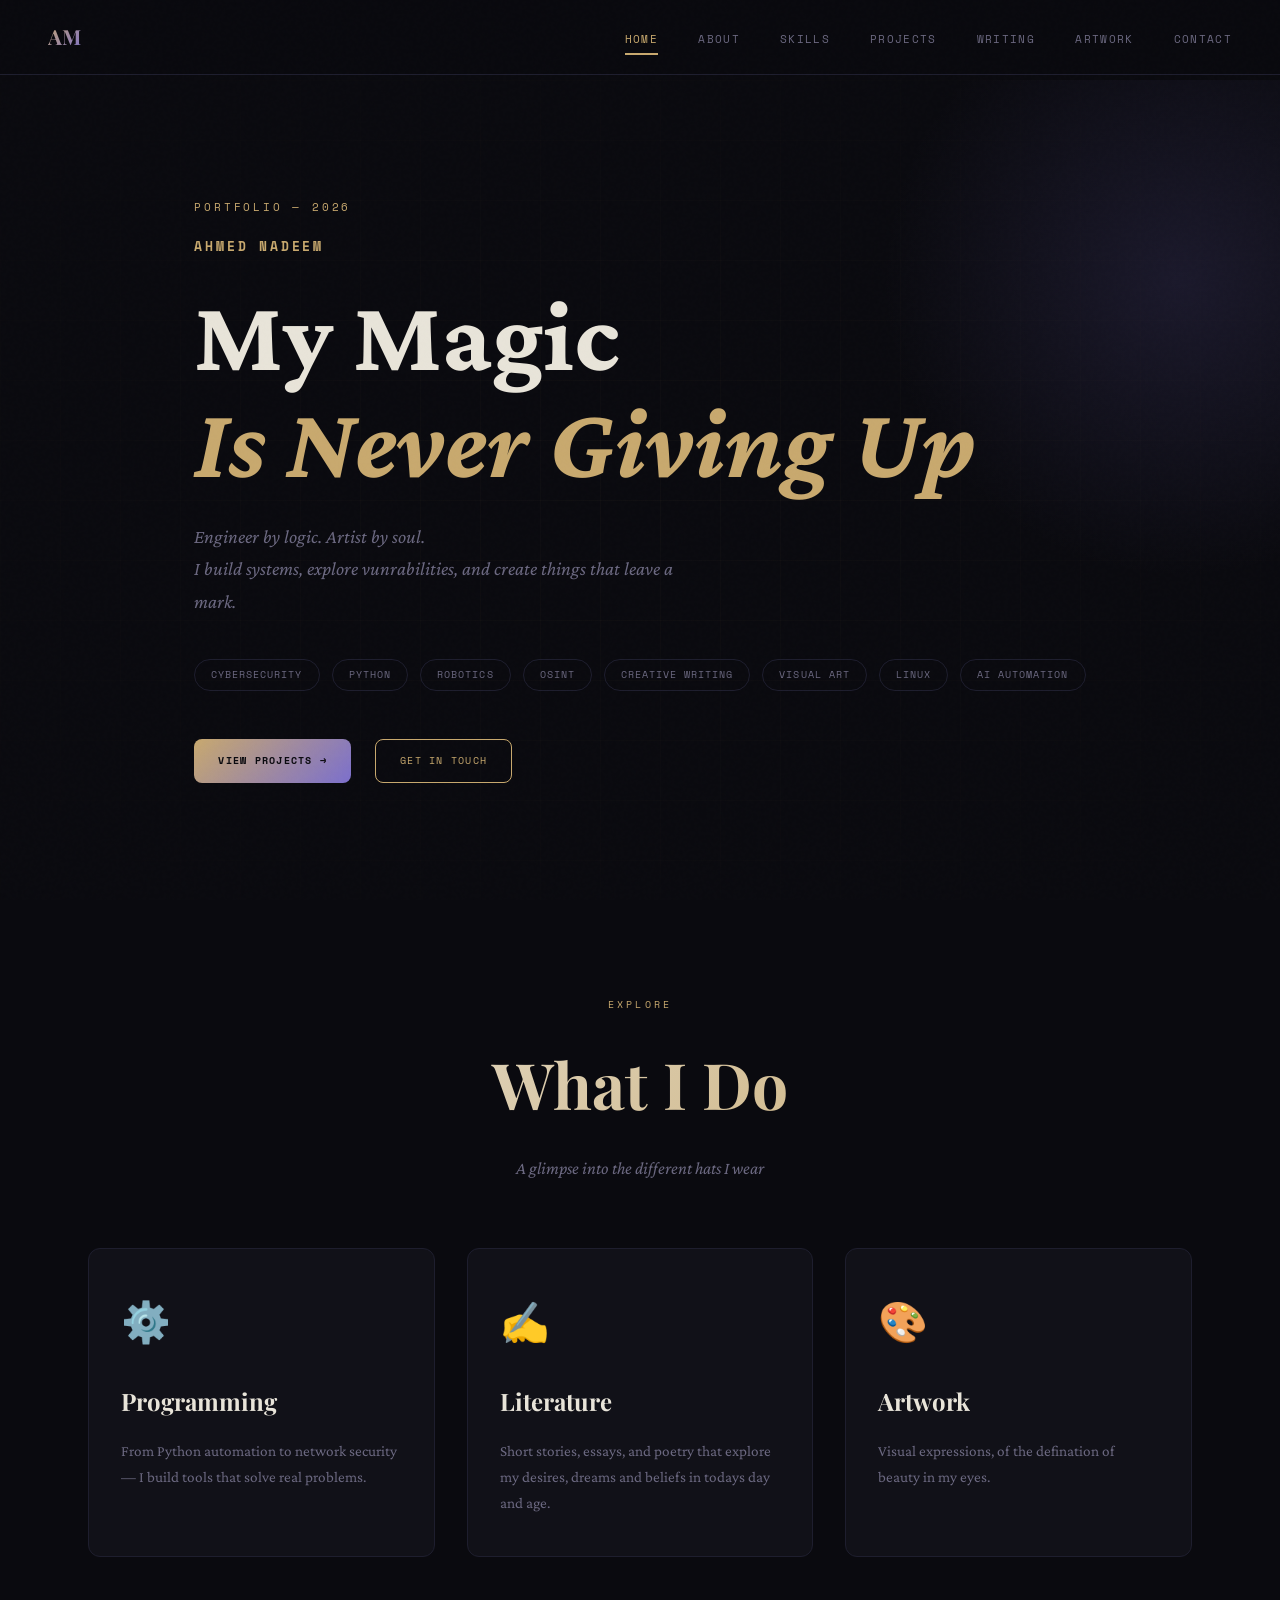
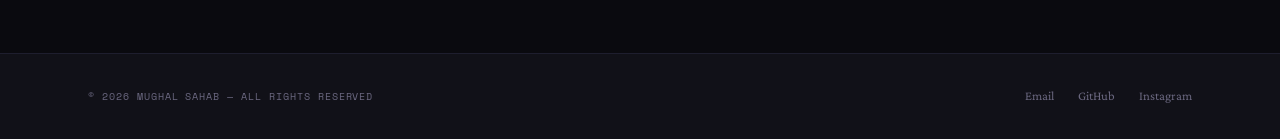
==== index.html @ 1e74234c "Initial commit of website folder" ====
<!DOCTYPE html>
<html lang="en">
	<head>
		<meta charset="UTF-8">
		<meta name="viewport" content="width=device-width, initial-scale=1.0">
		<title>Ahmed Mughal — Portfolio</title>
		<link href="https://fonts.googleapis.com/css2?family=Playfair+Display:ital,wght@0,400;0,700;1,400&family=Space+Mono:wght@400;700&family=Crimson+Pro:ital,wght@0,300;0,400;1,300&display=swap" rel="stylesheet">
		<link rel="stylesheet" href="styles.css">
		<link rel="icon" type="ico" href="favicon.ico">
		<style>
			/* Hero Section */
			.hero {
				min-height: calc(100vh - 80px);
				display: flex;
				align-items: center;
				position: relative;
				overflow: hidden;
			}
			
			.hero-bg-grid {
				position: absolute;
				inset: 0;
				background-image:
				linear-gradient(rgba(200,169,110,0.03) 1px, transparent 1px),
				linear-gradient(90deg, rgba(200,169,110,0.03) 1px, transparent 1px);
				background-size: 60px 60px;
				mask-image: radial-gradient(ellipse 80% 80% at 50% 50%, black, transparent);
			}
			
			.hero-glow {
				position: absolute;
				width: 600px;
				height: 600px;
				background: radial-gradient(circle, rgba(124,111,205,0.15) 0%, transparent 70%);
				top: -100px;
				right: -200px;
				pointer-events: none;
			}
			
			.hero-content {
				position: relative;
				z-index: 1;
				max-width: 1200px;
				margin: 0 auto;
				padding: 4rem 3rem;
			}
			
			.hero-tag {
				font-family: 'Space Mono', monospace;
				font-size: 0.7rem;
				color: var(--accent);
				letter-spacing: 0.25em;
				text-transform: uppercase;
				margin-bottom: 1.5rem;
				opacity: 0;
				animation: fadeUp 0.8s 0.2s forwards;
			}
			
			.hero-title {
				font-family: 'Playfair Display', serif<link rel="icon" type="image/png" href="favicon.png">;
				font-size: clamp(3.5rem, 8vw, 7rem);
				line-height: 1.05;
				font-weight: 700;
				opacity: 0;
				animation: fadeUp 0.8s 0.4s forwards;
			}
			
			.hero-title em {
				font-style: italic;
				color: var(--accent);
			}
			
			.hero-description {
				margin-top: 1.5rem;
				font-size: 1.2rem;
				color: var(--muted);
				max-width: 520px;
				font-style: italic;
				opacity: 0;
				animation: fadeUp 0.8s 0.6s forwards;
			}
			
			.hero-skills {
				display: flex;
				flex-wrap: wrap;
				gap: 0.75rem;
				margin-top: 2.5rem;
				opacity: 0;
				animation: fadeUp 0.8s 0.8s forwards;
			}
			
			.skill-pill {
				font-family: 'Space Mono', monospace;
				font-size: 0.65rem;
				letter-spacing: 0.1em;
				padding: 0.4rem 1rem;
				border: 1px solid var(--border);
				border-radius: 999px;
				color: var(--muted);
				text-transform: uppercase;
				transition: all var(--transition);
			}
			
			.skill-pill:hover {
				border-color: var(--accent);
				color: var(--accent);
				background: rgba(200,169,110,0.05);
			}
			
			.hero-actions {
				display: flex;
				gap: 1.5rem;
				margin-top: 3rem;
				opacity: 0;
				animation: fadeUp 0.8s 1s forwards;
			}
			
			.featured-section {
				padding: 6rem 3rem;
				max-width: 1200px;
				margin: 0 auto;
			}
			
			.featured-grid {
				display: grid;
				grid-template-columns: repeat(3, 1fr);
				gap: 2rem;
				margin-top: 3rem;
			}
			
			.featured-card {
				background: var(--surface);
				border: 1px solid var(--border);
				border-radius: 12px;
				padding: 2.5rem 2rem;
				transition: all var(--transition);
				text-decoration: none;
				color: var(--text);
				display: block;
			}
			
			.featured-card:hover {
				transform: translateY(-4px);
				border-color: var(--accent);
			}
			
			.featured-icon {
				font-size: 2.5rem;
				margin-bottom: 1.5rem;
			}
			
			.featured-card-title {
				font-family: 'Playfair Display', serif;
				font-size: 1.5rem;
				margin-bottom: 1rem;
			}
			
			.featured-card-desc {
				color: var(--muted);
				font-size: 0.95rem;
				line-height: 1.7;
			}
			
			@keyframes fadeUp {
				from {
					opacity: 0;
					transform: translateY(24px);
				}
				to {
					opacity: 1;
					transform: translateY(0);
				}
			}
			
			@media (max-width: 768px) {
				.featured-grid {
					grid-template-columns: 1fr;
				}
				
				.hero-actions {
					flex-direction: column;
				}
			}
		</style>
	</head>
	<body>
		<nav>
			<a href="index.html" class="nav-logo">AM</a>
			<button class="mobile-menu-btn">☰</button>
			<ul class="nav-links">
				<li><a href="index.html">Home</a></li>
				<li><a href="about.html">About</a></li>
				<li><a href="skills.html">Skills</a></li>
				<li><a href="projects.html">Projects</a></li>
				<li><a href="writing.html">Writing</a></li>
				<li><a href="artwork.html">Artwork</a></li>
				<li><a href="contact.html">Contact</a></li>
			</ul>
		</nav>

		<main>
			<section class="hero">
				<div class="hero-bg-grid"></div>
				<div class="hero-glow"></div>
				<div class="hero-content">
					<div class="hero-tag">Portfolio — 2026 <br><br><h3>Ahmed Nadeem</h3></div>
					<h1 class="hero-title">My Magic<br><em>Is Never Giving Up</em></h1>
					<p class="hero-description">Engineer by logic. Artist by soul.<br>I build systems, explore vunrabilities, and create things that leave a mark.</p>
					<div class="hero-skills">
						<span class="skill-pill">Cybersecurity</span>
						<span class="skill-pill">Python</span>
						<span class="skill-pill">Robotics</span>
						<span class="skill-pill">OSINT</span>
						<span class="skill-pill">Creative Writing</span>
						<span class="skill-pill">Visual Art</span>
						<span class="skill-pill">Linux</span>
						<span class="skill-pill">AI Automation</span>
					</div>
					<div class="hero-actions">
						<a href="projects.html" class="btn btn-primary">View Projects →</a>
						<a href="contact.html" class="btn">Get In Touch</a>
					</div>
				</div>
			</section>

			<section class="featured-section">
				<div class="section-header">
					<div class="section-tag">Explore</div>
					<h2 class="section-title">What I Do</h2>
					<p class="section-subtitle">A glimpse into the different hats I wear</p>
				</div>
				<div class="featured-grid fade-in">
					<a href="skills.html" class="featured-card">
						<div class="featured-icon">⚙️</div>
						<h3 class="featured-card-title">Programming</h3>
						<p class="featured-card-desc">From Python automation to network security — I build tools that solve real problems.</p>
					</a>
					<a href="writing.html" class="featured-card">
						<div class="featured-icon">✍️</div>
						<h3 class="featured-card-title">Literature</h3>
						<p class="featured-card-desc">Short stories, essays, and poetry that explore my desires, dreams and beliefs in todays day and age.</p>
					</a>
					<a href="artwork.html" class="featured-card">
						<div class="featured-icon">🎨</div>
						<h3 class="featured-card-title">Artwork</h3>
						<p class="featured-card-desc">Visual expressions, of the defination of beauty in my eyes.</p>
					</a>
				</div>
			</section>
		</main>

		<footer>
			<div class="footer-content">
				<p class="footer-text">© 2026 Mughal Sahab — All rights reserved</p>
				<div class="footer-links">
					<a href="mailto:an358138@gmail.com">Email</a>
					<a href="https://github.com/Ahmed-Nadeem-Mughal" target="_blank">GitHub</a>
					<a href="https://www.instagram.com/the._.mughal/" target="_blank">Instagram</a>
				</div>
			</div>
		</footer>

		<script src="script.js"></script>
	</body>
</html>
---- styles.css ----
/* ── CSS VARIABLES & RESET ── */
*,
*::before,
*::after {
  box-sizing: border-box;
  margin: 0;
  padding: 0;
}

:root {
  --bg: #0a0a0f;
  --surface: #111118;
  --border: #1e1e2e;
  --accent: #c8a96e;
  --accent2: #7c6fcd;
  --text: #e8e4d9;
  --muted: #6b6880;
  --code: #4ecdc4;
  --lit: #e8a598;
  --art: #98c8a0;
  --transition: 0.3s cubic-bezier(0.4, 0, 0.2, 1);
}



a {
  text-decoration: none;
}



html {
  scroll-behavior: smooth;
}

body {
  background: var(--bg);
  color: var(--text);
  font-family: 'Crimson Pro', serif;
  font-size: 18px;
  line-height: 1.7;
  overflow-x: hidden;
  min-height: 100vh;
  display: flex;
  flex-direction: column;
}

/* Noise texture overlay */
body::before {
  content: '';
  position: fixed;
  inset: 0;
  background-image: url("data:image/svg+xml,%3Csvg viewBox='0 0 256 256' xmlns='http://www.w3.org/2000/svg'%3E%3Cfilter id='n'%3E%3CfeTurbulence type='fractalNoise' baseFrequency='0.9' numOctaves='4' stitchTiles='stitch'/%3E%3C/filter%3E%3Crect width='100%25' height='100%25' filter='url(%23n)' opacity='0.03'/%3E%3C/svg%3E");
  pointer-events: none;
  z-index: 1000;
  opacity: 0.4;
}

/* ── NAVIGATION ── */
nav {
  position: fixed;
  top: 0;
  width: 100%;
  z-index: 100;
  background: rgba(10, 10, 15, 0.85);
  backdrop-filter: blur(12px);
  border-bottom: 1px solid var(--border);
  padding: 1.2rem 3rem;
  display: flex;
  justify-content: space-between;
  align-items: center;
}

.nav-logo {
  font-family: 'Playfair Display', serif;
  font-size: 1.3rem;
  text-decoration: none;
  background: linear-gradient(135deg, var(--accent), var(--accent2));
  -webkit-background-clip: text;
  -webkit-text-fill-color: transparent;
  background-clip: text;
  font-weight: 700;
}

.nav-links {
  display: flex;
  gap: 2.5rem;
  list-style: none;
  align-items: center;
}

.nav-links a {
  font-family: 'Space Mono', monospace;
  font-size: 0.7rem;
  color: var(--muted);
  text-decoration: none;
  letter-spacing: 0.12em;
  text-transform: uppercase;
  transition: all var(--transition);
  padding: 0.5rem 0;
  position: relative;
}

.nav-links a::after {
  content: '';
  position: absolute;
  bottom: 0;
  left: 0;
  width: 0;
  height: 2px;
  background: var(--accent);
  transition: width var(--transition);
}

.nav-links a:hover::after,
.nav-links a.active::after {
  width: 100%;
}

.nav-links a:hover,
.nav-links a.active {
  color: var(--accent);
}

/* Mobile menu button */
.mobile-menu-btn {
  display: none;
  background: none;
  border: none;
  color: var(--text);
  font-size: 1.5rem;
  cursor: pointer;
  padding: 0.5rem;
}

/* ── MAIN CONTENT ── */
main {
  flex: 1;
  margin-top: 80px;
}

/* ── SECTION STYLES ── */
.section-container {
  max-width: 1200px;
  margin: 0 auto;
  padding: 4rem 3rem;
}

.section-header {
  text-align: center;
  margin-bottom: 4rem;
}

.section-tag {
  font-family: 'Space Mono', monospace;
  font-size: 0.65rem;
  letter-spacing: 0.3em;
  text-transform: uppercase;
  color: var(--accent);
  margin-bottom: 1rem;
}

.section-title {
  font-family: 'Playfair Display', serif;
  font-size: clamp(2.5rem, 5vw, 4rem);
  font-weight: 700;
  background: linear-gradient(135deg, var(--text), var(--accent));
  -webkit-background-clip: text;
  -webkit-text-fill-color: transparent;
  background-clip: text;
  margin-bottom: 1rem;
}

.section-subtitle {
  font-size: 1.1rem;
  color: var(--muted);
  max-width: 600px;
  margin: 0 auto;
  font-style: italic;
}

/* ── GRID LAYOUTS ── */
.grid-2 {
  display: grid;
  grid-template-columns: repeat(2, 1fr);
  gap: 3rem;
}

.grid-3 {
  display: grid;
  grid-template-columns: repeat(3, 1fr);
  gap: 2rem;
}

.grid-4 {
  display: grid;
  grid-template-columns: repeat(4, 1fr);
  gap: 1rem;

}

/* ── CARDS ── */
.card {
  background: var(--surface);
  border: 1px solid var(--border);
  border-radius: 12px;
  padding: 2rem;
  transition: all var(--transition);
  position: relative;
  overflow: hidden;
}

.card::before {
  content: '';
  position: absolute;
  inset: 0;
  background: linear-gradient(135deg, rgba(124, 111, 205, 0.05), transparent);
  opacity: 0;
  transition: opacity var(--transition);
}

.card:hover {
  transform: translateY(-4px);
  border-color: var(--accent2);
}

.card:hover::before {
  opacity: 1;
}

/* ── BUTTONS ── */
.btn {
  display: inline-flex;
  align-items: center;
  gap: 0.75rem;
  padding: 0.75rem 1.5rem;
  font-family: 'Space Mono', monospace;
  font-size: 0.65rem;
  letter-spacing: 0.12em;
  text-transform: uppercase;
  text-decoration: none;
  border-radius: 8px;
  transition: all var(--transition);
  cursor: pointer;
  border: 1px solid var(--accent);
  background: transparent;
  color: var(--accent);
}

.btn:hover {
  background: var(--accent);
  color: var(--bg);
  transform: translateY(-2px);
}

.btn-primary {
  background: linear-gradient(135deg, var(--accent), var(--accent2));
  border: none;
  color: var(--bg);
  font-weight: 700;
}

.btn-primary:hover {
  transform: translateY(-2px);
  box-shadow: 0 10px 30px rgba(200, 169, 110, 0.3);
}

/* ── PAGE HEADER ── */
.page-header {
  text-align: center;
  padding: 6rem 2rem 4rem;
  position: relative;
  overflow: hidden;
}

.page-header::before {
  content: '';
  position: absolute;
  inset: 0;
  background: radial-gradient(circle at 50% 50%, rgba(124, 111, 205, 0.1), transparent);
}

/* ── FOOTER ── */
footer {
  border-top: 1px solid var(--border);
  background: var(--surface);
  margin-top: auto;
}

.footer-content {
  max-width: 1200px;
  margin: 0 auto;
  padding: 2rem 3rem;
  display: flex;
  justify-content: space-between;
  align-items: center;
}

.footer-text {
  font-family: 'Space Mono', monospace;
  font-size: 0.6rem;
  letter-spacing: 0.1em;
  color: var(--muted);
  text-transform: uppercase;
}

.footer-links {
  display: flex;
  gap: 1.5rem;
}

.footer-links a {
  color: var(--muted);
  text-decoration: none;
  font-size: 0.8rem;
  transition: color var(--transition);
}

.footer-links a:hover {
  color: var(--accent);
}

/* ── ANIMATIONS ── */
.fade-in {
  opacity: 0;
  transform: translateY(30px);
  transition: opacity 0.7s ease, transform 0.7s ease;
}

.fade-in.visible {
  opacity: 1;
  transform: translateY(0);
}

/* ── RESPONSIVE ── */
@media (max-width: 768px) {
  nav {
    padding: 1rem 1.5rem;
  }

  .nav-links {
    display: none;
    position: fixed;
    top: 70px;
    left: 0;
    right: 0;
    background: var(--surface);
    flex-direction: column;
    padding: 2rem;
    border-bottom: 1px solid var(--border);
  }

  .nav-links.active {
    display: flex;
  }

  .mobile-menu-btn {
    display: block;
  }

  .section-container {
    padding: 3rem 1.5rem;
  }

  .grid-2,
  .grid-3 {
    grid-template-columns: 1fr;
  }

  .footer-content {
    flex-direction: column;
    gap: 1rem;
    text-align: center;
  }
}

/* Hide items that don't match the active filter */
.content-item.hidden {
  display: none;
}

.no-projects-card,
.no-writings-card {
  grid-column: 1 / -1;
  /* Spans across both grid columns */
  text-align: center;
  padding: 4rem 2rem;
  border: 1px dashed var(--muted);
  /* Techy dashed outline */
  border-radius: 12px;
  background: var(--surface);
  color: var(--muted);
  display: flex;
  flex-direction: column;
  align-items: center;
  justify-content: center;
  gap: 1rem;
}

.no-projects-card h5,
.no-writings-card h5 {
  font-family: 'Playfair Display', serif;
  font-size: 1.1rem;
  letter-spacing: 0.05em;
}

/* Hard override to make sure hidden works universally */
.hidden {
  display: none !important;
}

/* ——— THE FIXED TRANSPARENT ROMAN NUMERAL ——— */
.writing-number {
  font-family: 'Playfair Display', serif;
  /* Restores editorial serif typography */
  font-style: italic;
  /* Premium literary slant */
  font-size: 5.5rem;
  /* 🔥 Bumped up from 3.5rem to command presence */
  line-height: 1;
  /* Clean bounding box alignment */
  color: #ffffff;
  /* Crisp white baseline */
  opacity: 0.12;
  /* Softened slightly for an elegant watermark look */

  /*  THE FIX Spans the full height of the card and centers perfectly */
  display: flex;
  align-items: center;
  justify-content: center;
  height: 100%;
  text-align: center;
  user-select: none;
  /* Prevents accidental selection highlighting */
}

/*About Page Image*/
/* .image-placeholder {
  background-image: url('../../Downloads/About-IMG.jpeg');
  background-size: cover;
  background-position: center;
  width: 400px;
  height: 200px;
}*/
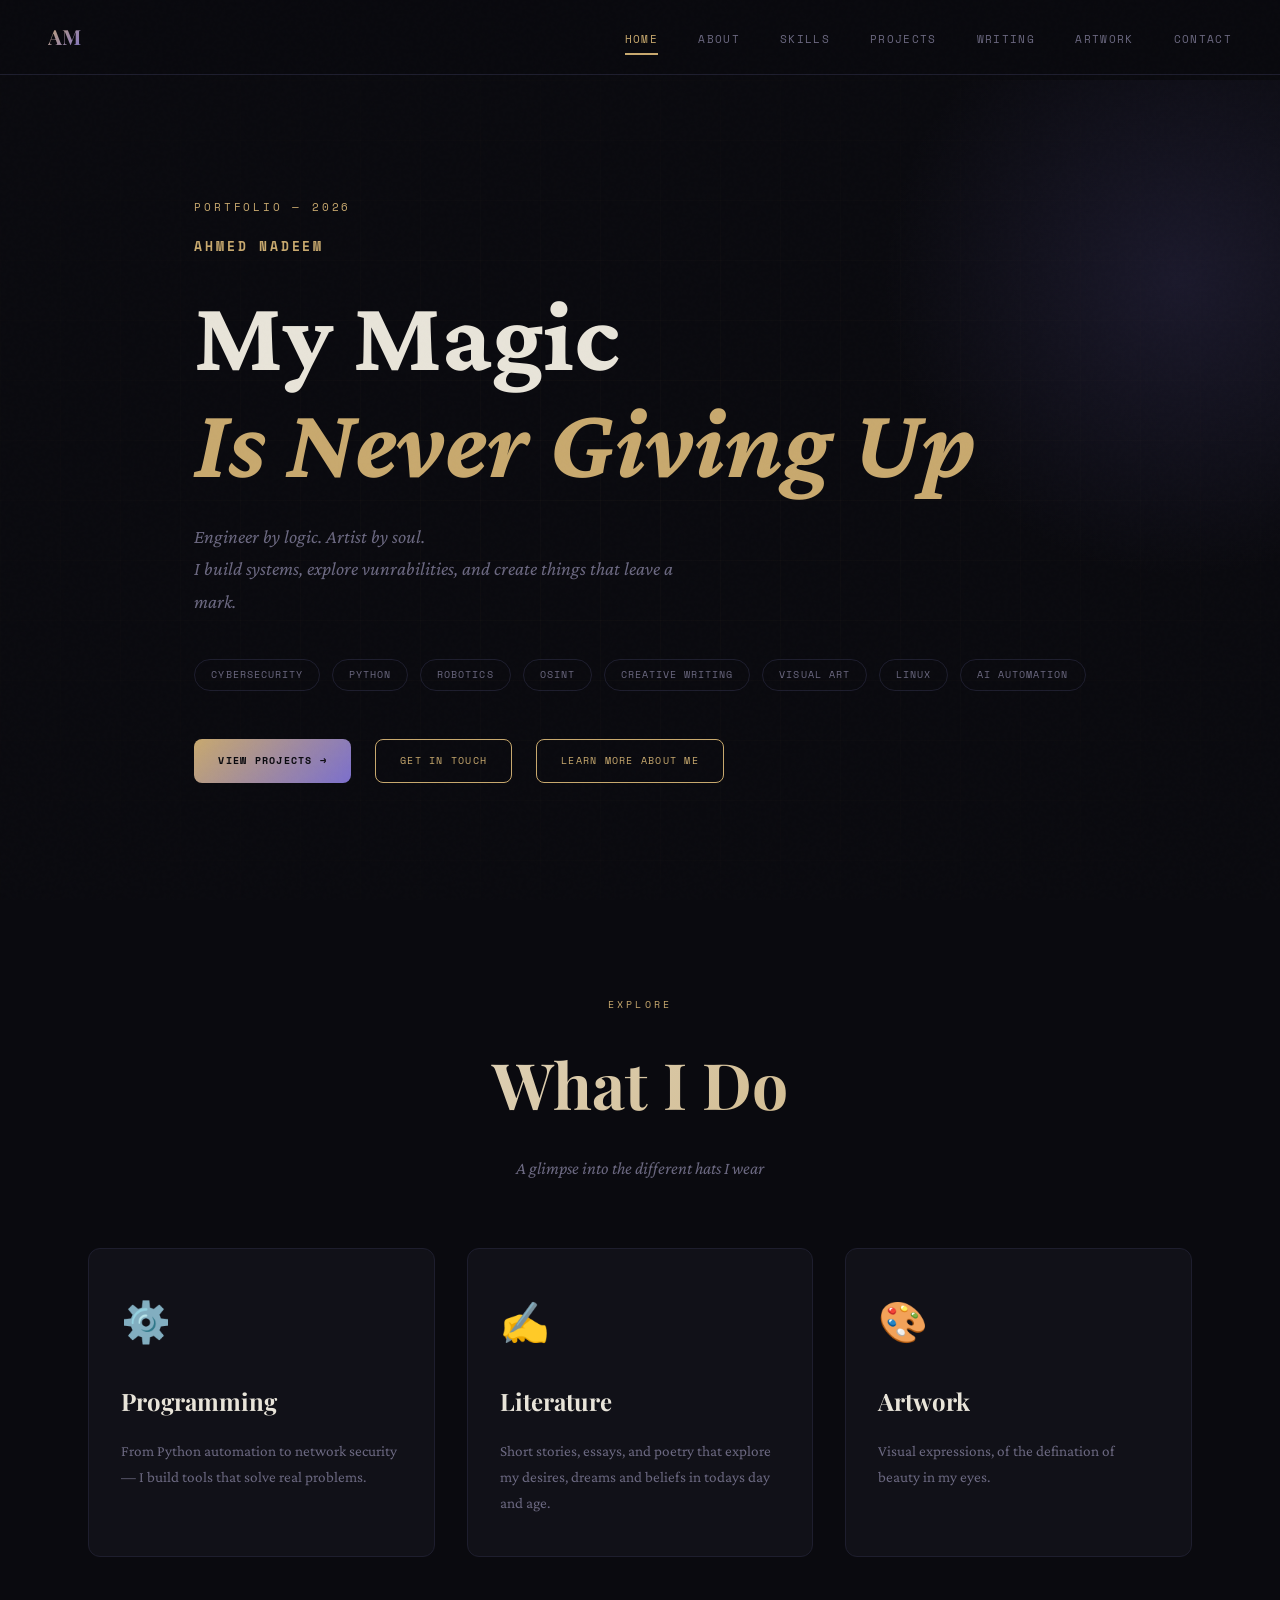
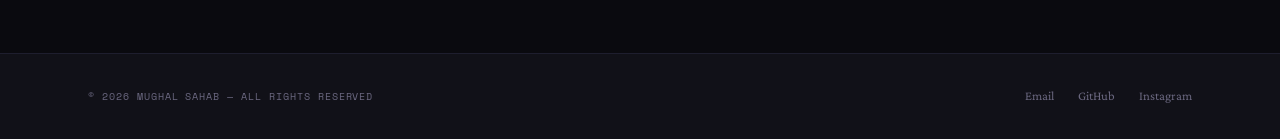
==== commit 3ac287a4: "Fixed link error in literature page" ====
--- a/index.html
+++ b/index.html
@@ -219,6 +219,7 @@
 					<div class="hero-actions">
 						<a href="projects.html" class="btn btn-primary">View Projects →</a>
 						<a href="contact.html" class="btn">Get In Touch</a>
+						<a href="about.html" class="btn">Learn more about me</a>
 					</div>
 				</div>
 			</section>
--- a/styles.css
+++ b/styles.css
@@ -380,7 +380,8 @@
 }
 
 .no-projects-card,
-.no-writings-card {
+.no-writings-card,
+.no-art-card {
   grid-column: 1 / -1;
   /* Spans across both grid columns */
   text-align: center;
@@ -398,7 +399,8 @@
 }
 
 .no-projects-card h5,
-.no-writings-card h5 {
+.no-writings-card h5,
+.no-art-card h5 {
   font-family: 'Playfair Display', serif;
   font-size: 1.1rem;
   letter-spacing: 0.05em;
@@ -434,6 +436,176 @@
   /* Prevents accidental selection highlighting */
 }
 
+
+
+
+
+
+/* Redefining how the featured container handles its internal structure */
+.art-piece.featured {
+  grid-column: span 3 !important;
+  /* Forces it to occupy the full gallery row span elegantly */
+  aspect-ratio: auto;
+  display: grid;
+  grid-template-columns: 1.2fr 1fr;
+  /* Image takes slightly more space, text takes the rest */
+  background: var(--surface);
+  /* Keeps card background consistency */
+  cursor: pointer;
+  overflow: hidden;
+}
+
+/* Fixes image sizing inside the split grid layout column boundary */
+.art-piece.featured .art-image {
+  width: 100%;
+  height: 100%;
+  object-fit: cover;
+}
+
+/* Side Metadata Styling Container */
+.featured-side-metadata {
+  display: flex;
+  flex-direction: column;
+  justify-content: center;
+  /* Centers text vertically next to your artwork */
+  padding: 3rem;
+  background: transparent;
+}
+
+/* Match the standard caption rules but ensure text color pops natively on the panel background */
+.featured-side-metadata .art-title {
+  font-family: 'Playfair Display', serif;
+  font-size: 1.8rem;
+  /* Bumps up the featured title size a bit for emphasis */
+  margin-bottom: 0.75rem;
+  color: var(--text);
+}
+
+.featured-side-metadata .art-details {
+  font-family: 'Space Mono', monospace;
+  font-size: 0.65rem;
+  color: var(--art);
+  letter-spacing: 0.1em;
+  text-transform: uppercase;
+  margin-bottom: 1rem;
+}
+
+.featured-side-metadata .art-caption {
+  color: var(--muted);
+  font-size: 0.95rem;
+  font-style: italic;
+  line-height: 1.6;
+}
+
+/* Mobile responsive fallback so it stacks cleanly on smaller phone screens */
+@media (max-width: 768px) {
+  .art-piece.featured {
+    grid-template-columns: 1fr;
+  }
+
+  .featured-side-metadata {
+    padding: 2rem;
+  }
+}
+
+/* ==========================================================================
+   FEATURED ARTWORK SPLIT LAYOUT
+   ========================================================================== */
+
+/* Redefining how the featured container handles its internal structure */
+.art-piece.featured {
+  grid-column: span 3 !important;
+  /* Forces it to occupy the full gallery row span elegantly */
+  aspect-ratio: auto;
+  display: grid;
+  grid-template-columns: 1.2fr 1fr;
+  /* Image takes slightly more space, text takes the rest */
+  background: var(--surface);
+  /* Keeps card background consistency */
+  cursor: pointer;
+  overflow: hidden;
+}
+
+/* Fixes image sizing inside the split grid layout column boundary */
+.art-piece.featured .art-image {
+  width: 100%;
+  height: 100%;
+  object-fit: cover;
+}
+
+/* Side Metadata Styling Container */
+.featured-side-metadata {
+  display: flex;
+  flex-direction: column;
+  justify-content: center;
+  /* Centers text vertically next to your artwork */
+  padding: 3rem;
+  background: transparent;
+}
+
+/* Match the standard caption rules but ensure text color pops natively on the panel background */
+.featured-side-metadata .art-title {
+  font-family: 'Playfair Display', serif;
+  font-size: 1.8rem;
+  /* Bumps up the featured title size a bit for emphasis */
+  margin-bottom: 0.75rem;
+  color: var(--text);
+}
+
+.featured-side-metadata .art-details {
+  font-family: 'Space Mono', monospace;
+  font-size: 0.65rem;
+  color: var(--art);
+  letter-spacing: 0.1em;
+  text-transform: uppercase;
+  margin-bottom: 1rem;
+}
+
+.featured-side-metadata .art-caption {
+  color: var(--muted);
+  font-size: 0.95rem;
+  font-style: italic;
+  line-height: 1.6;
+}
+
+/* Ensure the text hides and displays like a regular card overlay when 'featured' is stripped */
+.art-piece:not(.featured) .featured-side-metadata {
+  position: absolute;
+  inset: 0;
+  background: linear-gradient(to top, rgba(0, 0, 0, 0.95) 0%, transparent 50%);
+  opacity: 0;
+  transition: opacity 0.3s;
+  display: flex;
+  flex-direction: column;
+  justify-content: flex-end;
+  padding: 2rem;
+}
+
+.art-piece:not(.featured):hover .featured-side-metadata {
+  opacity: 1;
+}
+
+/* Match typography sizes to standard layout items when unfeatured */
+.art-piece:not(.featured) .featured-side-metadata .art-title {
+  font-size: 1.3rem;
+  margin-bottom: 0.5rem;
+}
+
+.art-piece:not(.featured) .featured-side-metadata .art-details {
+  margin-bottom: 0px;
+}
+
+/* Mobile responsive fallback so it stacks cleanly on smaller phone screens */
+@media (max-width: 768px) {
+  .art-piece.featured {
+    grid-template-columns: 1fr;
+  }
+
+  .featured-side-metadata {
+    padding: 2rem;
+  }
+}
+
 /*About Page Image*/
 /* .image-placeholder {
   background-image: url('../../Downloads/About-IMG.jpeg');
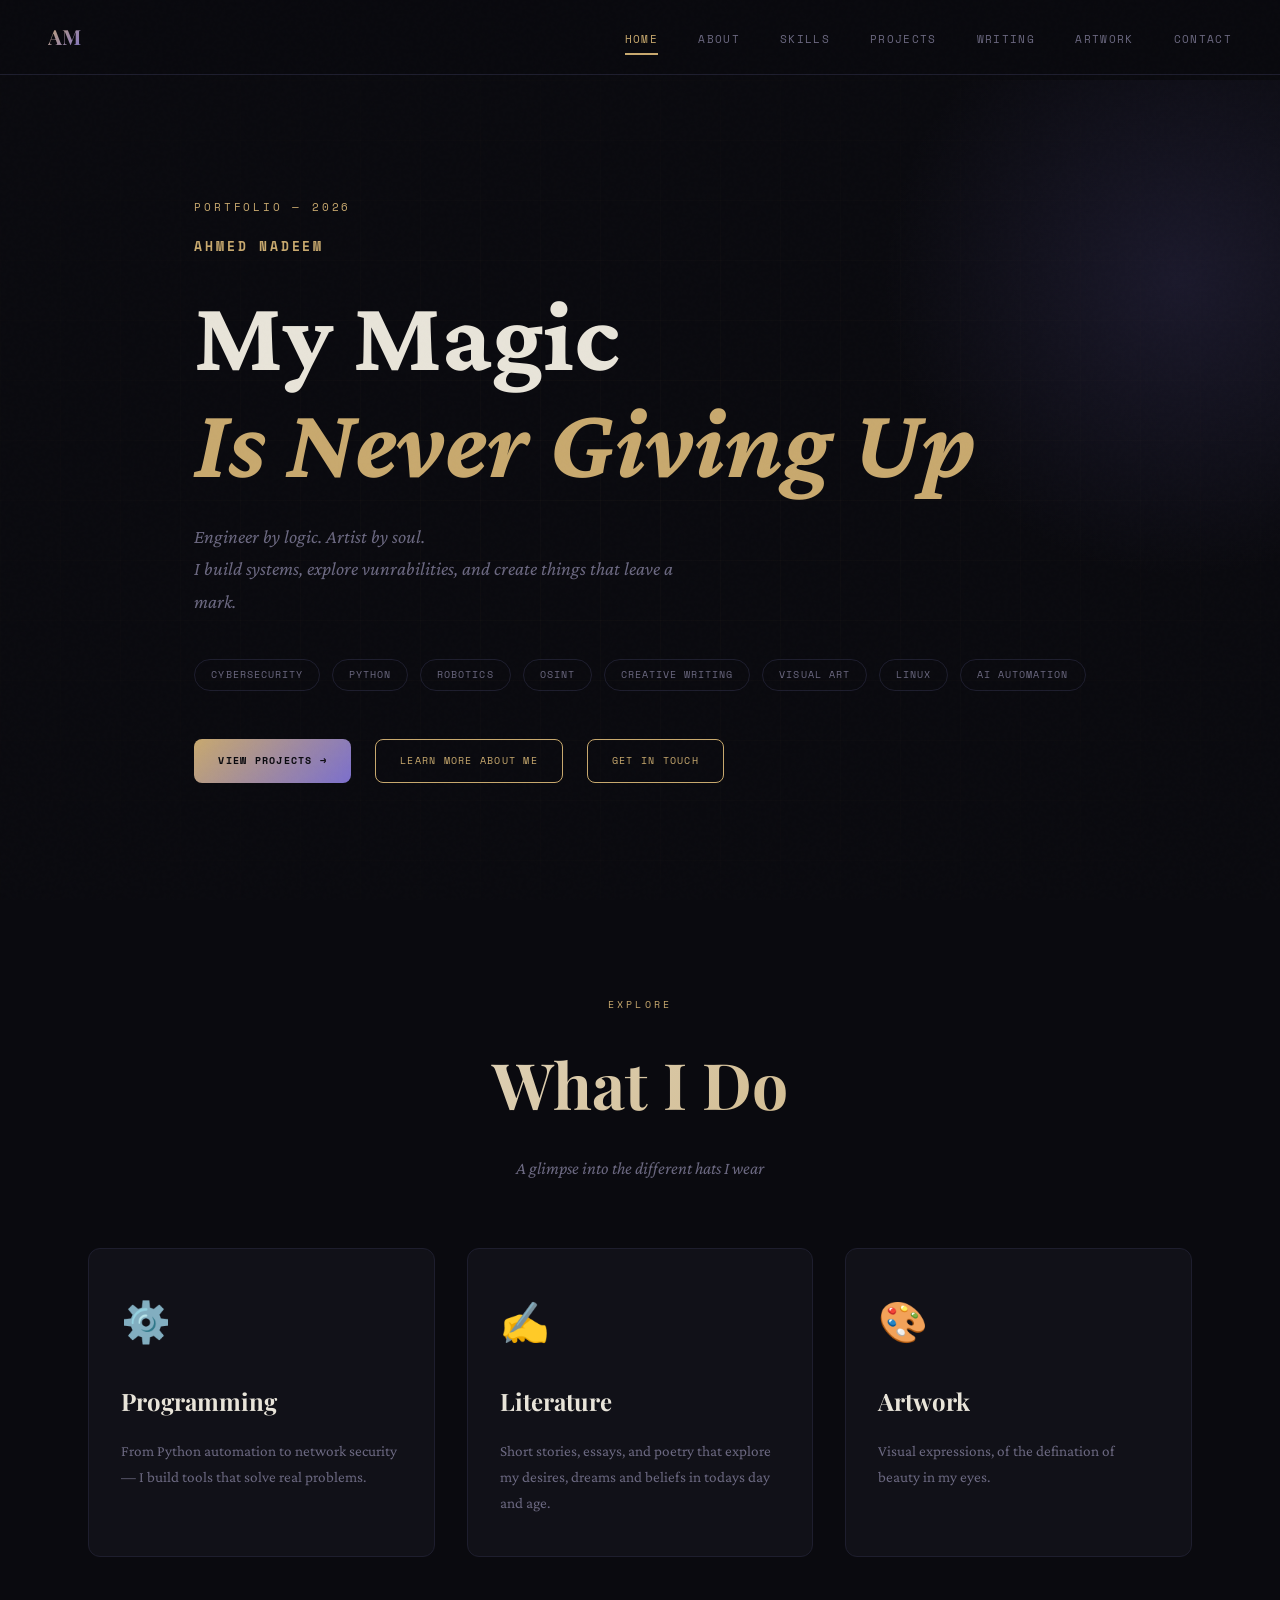
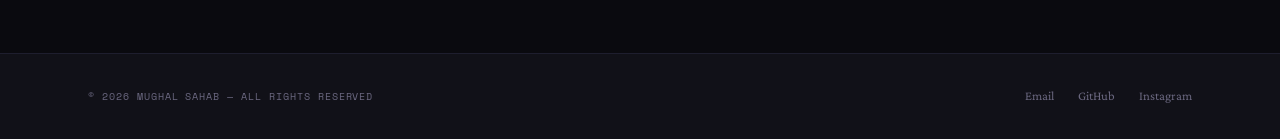
==== commit 092ecfa4: "Fixing the Button layout" ====
--- a/index.html
+++ b/index.html
@@ -218,8 +218,8 @@
 					</div>
 					<div class="hero-actions">
 						<a href="projects.html" class="btn btn-primary">View Projects →</a>
+						<a href="about.html" class="btn">Learn more about me</a>
 						<a href="contact.html" class="btn">Get In Touch</a>
-						<a href="about.html" class="btn">Learn more about me</a>
 					</div>
 				</div>
 			</section>
